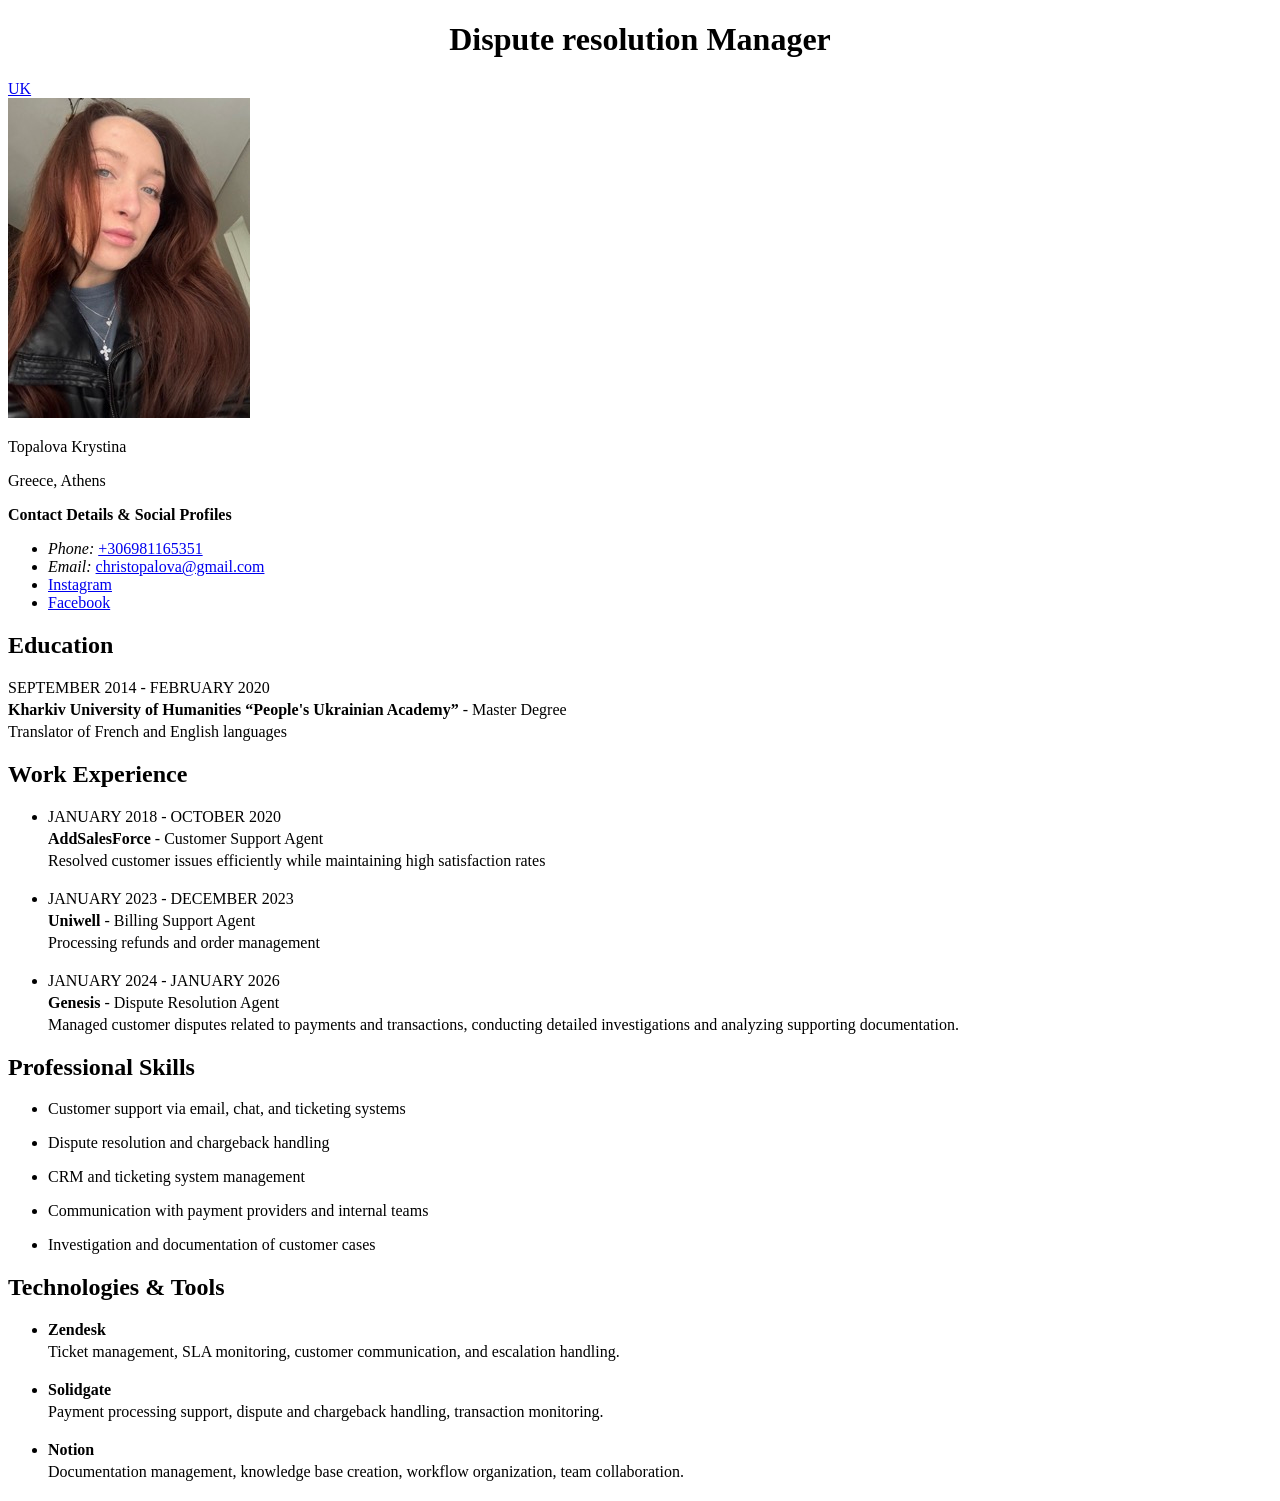
==== 01-CV/index.html @ 1398faad "leasson 1" ====
<!DOCTYPE html>
<html lang="en">

<head>
    <meta charset="UTF-8">
    <meta name="viewport" content="width=device-width, initial-scale=1.0">
    <title>Document</title>
</head>

<body>
    <h1 style="text-align: center;">Dispute resolution Manager</h1>
    <p style="text-transform: uppercase; margin: 0;">
        <a href="./uk.html">UK</a>
    </p>
    <img src="./assets/images/my_photo.jpg" alt="">
    <br>
    <p>Topalova Krystina </p>
    <p>Greece, Athens </p>
    <p><b>Contact Details & Social Profiles</b></p>
    <ul>
        <li><i>Phone: </i> <a href="tel:+306981165351">+306981165351</a>
        <li><i>Email: </i><a href="mailto:christopalova@gmail.com">christopalova@gmail.com</a></li>
        <li> <a href="https://www.instagram.com/x.chrsty.x?igsh=MXZmczM5eW9vOXc4MQ%3D%3D&utm_source=qr"
                rel="noreferrer,nofollow" target="_blank">Instagram</a></li>
        <li> <a href="https://www.facebook.com/chris.topalova" rel="noreferrer,nofollow" target="_blank">Facebook</a>
        </li>
    </ul>

    <h2>Education</h2>
    <p style="text-transform: uppercase; margin: 0;">September 2014 - February 2020</p>
    <p style="margin: 4px 0">
        <strong>Kharkiv University of Humanities “People's Ukrainian Academy”</strong> - Master Degree
    <p style="margin: 4px 0;">Translator of French and English languages</p>

    <h2>Work Experience</h2>
    <ul>
        <li style="margin-bottom: 20px;">
            <p style="text-transform: uppercase; margin: 0;">January 2018 - October 2020</p>
            <p style="margin: 4px 0">
                <strong>AddSalesForce</strong> - Customer Support Agent
            <p style="margin: 4px 0;">Resolved customer issues efficiently while maintaining high satisfaction rates</p>
        </li>
        <li style="margin-bottom: 20px;">
            <p style="text-transform: uppercase; margin: 0;">January 2023 - December 2023</p>
            <p style="margin: 4px 0">
                <strong>Uniwell</strong> - Billing Support Agent
            <p style="margin: 4px 0;">Processing refunds and order management</p>
        </li>
        <li style="margin-bottom: 20px;">
            <p style="text-transform: uppercase; margin: 0;">January 2024 - January 2026</p>
            <p style="margin: 4px 0">
                <strong>Genesis</strong> - Dispute Resolution Agent
            <p style="margin: 4px 0;">Managed customer disputes related to payments and transactions, conducting
                detailed investigations and analyzing supporting documentation.</p>
        </li>
    </ul>

    <h2>Professional Skills</h2>
    <ul>
        <li>
            <p>Customer support via email, chat, and ticketing systems</p>
        </li>
        <li>
            <p>Dispute resolution and chargeback handling</p>
        </li>
        <li>
            <p>CRM and ticketing system management</p>
        </li>
        <li>
            <p>Communication with payment providers and internal teams</p>
        </li>
        <li>
            <p>Investigation and documentation of customer cases</p>
        </li>
    </ul>

    <h2>Technologies & Tools</h2>
    <ul>
        <li style="margin-bottom: 20px;">
            <p style="margin: 4px 0">
                <strong>Zendesk</strong>
            <p style="margin: 4px 0;">Ticket management, SLA monitoring, customer communication, and escalation
                handling.</p>
        </li>
        <li style="margin-bottom: 20px;">
            <p style="margin: 4px 0">
                <strong>Solidgate</strong>
            <p style="margin: 4px 0;">Payment processing support, dispute and chargeback handling, transaction
                monitoring.</p>
        </li>
        <li style="margin-bottom: 20px;">
            <p style="margin: 4px 0">
                <strong>Notion</strong>
            <p style="margin: 4px 0;">Documentation management, knowledge base creation, workflow organization, team
                collaboration.</p>
        </li>
    </ul>


</body>

</html>
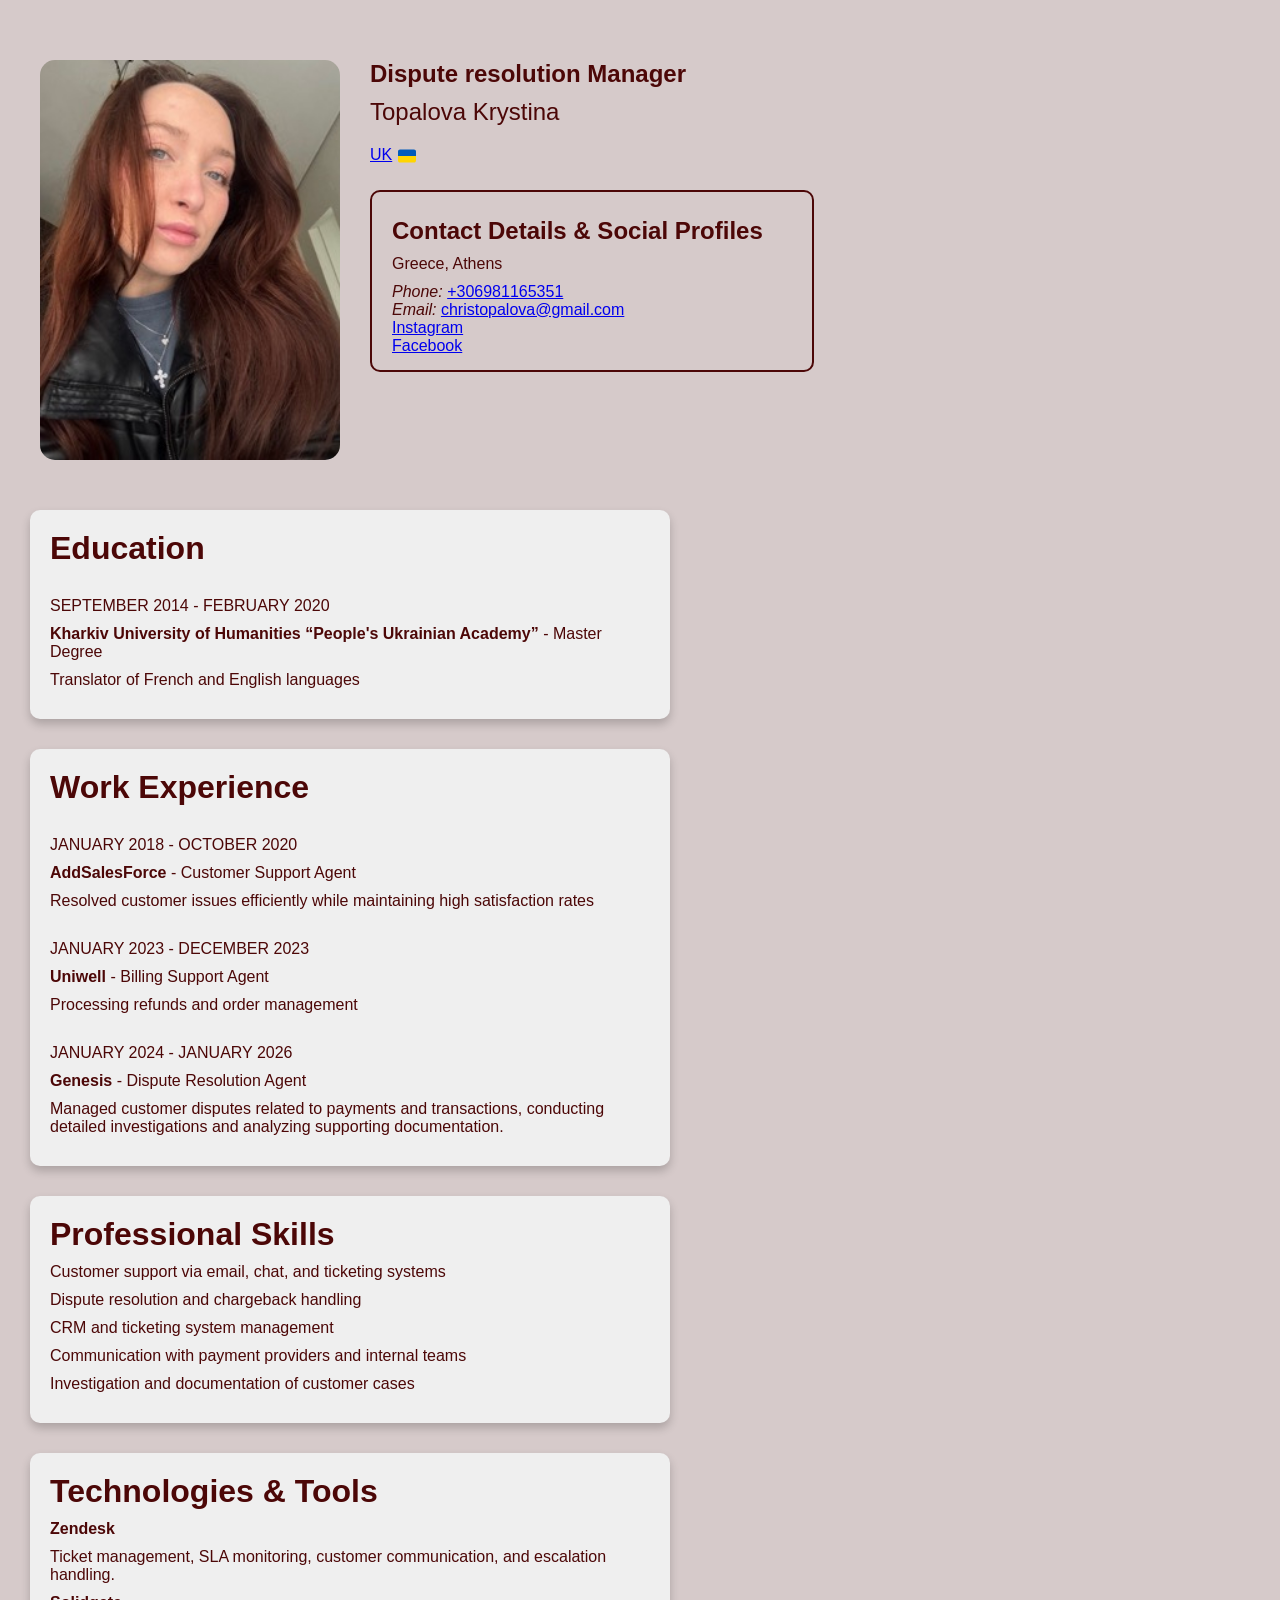
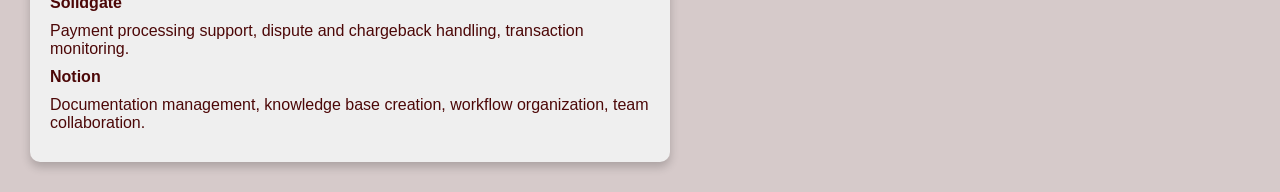
==== commit da50dc6c: "add the css styles to both files" ====
--- a/01-CV/index.html
+++ b/01-CV/index.html
@@ -4,97 +4,119 @@
 <head>
     <meta charset="UTF-8">
     <meta name="viewport" content="width=device-width, initial-scale=1.0">
-    <title>Document</title>
+    <title>Resume</title>
+    <link rel="stylesheet" href="/01-CV/assets/css/styles.css">
 </head>
 
 <body>
-    <h1 style="text-align: center;">Dispute resolution Manager</h1>
-    <p style="text-transform: uppercase; margin: 0;">
-        <a href="./uk.html">UK</a>
-    </p>
-    <img src="./assets/images/my_photo.jpg" alt="">
-    <br>
-    <p>Topalova Krystina </p>
-    <p>Greece, Athens </p>
-    <p><b>Contact Details & Social Profiles</b></p>
-    <ul>
-        <li><i>Phone: </i> <a href="tel:+306981165351">+306981165351</a>
-        <li><i>Email: </i><a href="mailto:christopalova@gmail.com">christopalova@gmail.com</a></li>
-        <li> <a href="https://www.instagram.com/x.chrsty.x?igsh=MXZmczM5eW9vOXc4MQ%3D%3D&utm_source=qr"
-                rel="noreferrer,nofollow" target="_blank">Instagram</a></li>
-        <li> <a href="https://www.facebook.com/chris.topalova" rel="noreferrer,nofollow" target="_blank">Facebook</a>
-        </li>
-    </ul>
+    <section class="profile">
+        <img class="profile-photo" src="./assets/images/my_photo.jpg" alt="">
+        <div class="profile-info">
+            <h1>Dispute resolution Manager</h1>
+            <p>Topalova Krystina</p>
+            <p> <a href="./uk.html">UK<img class="flag" src="./assets/images/flag.svg" alt=""></a> </p>
 
-    <h2>Education</h2>
-    <p style="text-transform: uppercase; margin: 0;">September 2014 - February 2020</p>
-    <p style="margin: 4px 0">
-        <strong>Kharkiv University of Humanities “People's Ukrainian Academy”</strong> - Master Degree
-    <p style="margin: 4px 0;">Translator of French and English languages</p>
 
-    <h2>Work Experience</h2>
-    <ul>
-        <li style="margin-bottom: 20px;">
-            <p style="text-transform: uppercase; margin: 0;">January 2018 - October 2020</p>
-            <p style="margin: 4px 0">
-                <strong>AddSalesForce</strong> - Customer Support Agent
-            <p style="margin: 4px 0;">Resolved customer issues efficiently while maintaining high satisfaction rates</p>
-        </li>
-        <li style="margin-bottom: 20px;">
-            <p style="text-transform: uppercase; margin: 0;">January 2023 - December 2023</p>
-            <p style="margin: 4px 0">
-                <strong>Uniwell</strong> - Billing Support Agent
-            <p style="margin: 4px 0;">Processing refunds and order management</p>
-        </li>
-        <li style="margin-bottom: 20px;">
-            <p style="text-transform: uppercase; margin: 0;">January 2024 - January 2026</p>
-            <p style="margin: 4px 0">
-                <strong>Genesis</strong> - Dispute Resolution Agent
-            <p style="margin: 4px 0;">Managed customer disputes related to payments and transactions, conducting
-                detailed investigations and analyzing supporting documentation.</p>
-        </li>
-    </ul>
+            <div class="contacts">
+                <p><b>Contact Details & Social Profiles</b></p>
+                <p>Greece, Athens </p>
+                <ul>
+                    <li><i>Phone: </i> <a href="tel:+306981165351">+306981165351</a>
+                    <li><i>Email: </i><a href="mailto:christopalova@gmail.com">christopalova@gmail.com</a></li>
+                    <li> <a href="https://www.instagram.com/x.chrsty.x?igsh=MXZmczM5eW9vOXc4MQ%3D%3D&utm_source=qr"
+                            rel="noreferrer,nofollow" target="_blank">Instagram</a></li>
+                    <li> <a href="https://www.facebook.com/chris.topalova" rel="noreferrer,nofollow"
+                            target="_blank">Facebook</a>
+                    </li>
+                </ul>
+            </div>
+        </div>
+    </section>
 
-    <h2>Professional Skills</h2>
-    <ul>
-        <li>
-            <p>Customer support via email, chat, and ticketing systems</p>
-        </li>
-        <li>
-            <p>Dispute resolution and chargeback handling</p>
-        </li>
-        <li>
-            <p>CRM and ticketing system management</p>
-        </li>
-        <li>
-            <p>Communication with payment providers and internal teams</p>
-        </li>
-        <li>
-            <p>Investigation and documentation of customer cases</p>
-        </li>
-    </ul>
+    <section>
+        <div class="container">
+            <h2>Education</h2>
+            <p class="date">September 2014 - February 2020</p>
+            <p>
+                <strong>Kharkiv University of Humanities “People's Ukrainian Academy”</strong> - Master Degree
+            <p>Translator of French and English languages</p>
+        </div>
 
-    <h2>Technologies & Tools</h2>
-    <ul>
-        <li style="margin-bottom: 20px;">
-            <p style="margin: 4px 0">
-                <strong>Zendesk</strong>
-            <p style="margin: 4px 0;">Ticket management, SLA monitoring, customer communication, and escalation
-                handling.</p>
-        </li>
-        <li style="margin-bottom: 20px;">
-            <p style="margin: 4px 0">
-                <strong>Solidgate</strong>
-            <p style="margin: 4px 0;">Payment processing support, dispute and chargeback handling, transaction
-                monitoring.</p>
-        </li>
-        <li style="margin-bottom: 20px;">
-            <p style="margin: 4px 0">
-                <strong>Notion</strong>
-            <p style="margin: 4px 0;">Documentation management, knowledge base creation, workflow organization, team
-                collaboration.</p>
-        </li>
-    </ul>
+        <div class="container">
+            <h2>Work Experience</h2>
+            <ul>
+                <li>
+                    <p class="date"> January 2018 - October 2020</p>
+                    <p>
+                        <strong>AddSalesForce</strong> - Customer Support Agent
+                    <p>Resolved customer issues efficiently while maintaining high satisfaction rates</p>
+                </li>
+
+                <li>
+                    <p class="date">January 2023 - December 2023</p>
+                    <p>
+                        <strong>Uniwell</strong> - Billing Support Agent
+                    <p>Processing refunds and order management</p>
+                </li>
+
+                <li>
+                    <p class="date">January 2024 - January 2026</p>
+                    <p>
+                        <strong>Genesis</strong> - Dispute Resolution Agent
+                    <p>Managed customer disputes related to payments and transactions, conducting
+                        detailed investigations and analyzing supporting documentation.</p>
+                </li>
+            </ul>
+        </div>
+
+        <div class="container">
+            <h2>Professional Skills</h2>
+            <ul>
+                <li>
+                    <p>Customer support via email, chat, and ticketing systems</p>
+                </li>
+                <li>
+                    <p>Dispute resolution and chargeback handling</p>
+                </li>
+                <li>
+                    <p>CRM and ticketing system management</p>
+                </li>
+                <li>
+                    <p>Communication with payment providers and internal teams</p>
+                </li>
+                <li>
+                    <p>Investigation and documentation of customer cases</p>
+                </li>
+            </ul>
+        </div>
+
+        <div class="container">
+            <h2>Technologies & Tools</h2>
+            <ul>
+                <li>
+                    <p>
+                        <strong>Zendesk</strong>
+                    <p>Ticket management, SLA monitoring, customer communication, and
+                        escalation
+                        handling.</p>
+                </li>
+                <li>
+                    <p>
+                        <strong>Solidgate</strong>
+                    <p>Payment processing support, dispute and chargeback handling,
+                        transaction
+                        monitoring.</p>
+                </li>
+                <li>
+                    <p>
+                        <strong>Notion</strong>
+                    <p>Documentation management, knowledge base creation, workflow
+                        organization, team
+                        collaboration.</p>
+                </li>
+            </ul>
+        </div>
+    </section>
 
 
 </body>
--- a/01-CV/assets/css/styles.css
+++ b/01-CV/assets/css/styles.css
@@ -0,0 +1,89 @@
+* {
+    margin: 0;
+    padding: 0;
+}
+
+body {
+    font-family: Arial, Helvetica, sans-serif;
+    color: #4c0707;
+    background-color: #d6caca;
+
+
+}
+
+.container {
+    margin: 30px;
+    background-color: #efefef;
+    border-radius: 10px;
+    box-shadow: 0 5px 10px rgba(0, 0, 0, 0.2);
+    padding: 10px 20px 20px;
+    width: 600px;
+
+}
+
+ul {
+    list-style: none;
+
+
+}
+
+
+h2 {
+    font-size: 2rem;
+    margin: 10px 0;
+
+}
+
+
+.date {
+    text-transform: uppercase;
+    font-size: 1rem;
+    margin-top: 30px;
+}
+
+p {
+    margin: 10px 0;
+}
+
+.profile-photo {
+    width: 300px;
+    height: 400px;
+    border-radius: 15px;
+    object-fit: cover;
+    margin: 30px 20px 20px;
+}
+
+.profile {
+    display: flex;
+    align-items: flex-start;
+    gap: 10px;
+    margin: 30px 20px;
+
+}
+
+.profile-info {
+    display: flex;
+    flex-direction: column;
+    justify-content: flex-start;
+    margin-top: 30px;
+
+}
+
+.profile-info p:first-of-type {
+    font-size: 1.5rem;
+
+}
+
+.contacts {
+    margin-top: 15px;
+    border: #4c0707 solid 2px;
+    border-radius: 10px;
+    padding: 15px 20px;
+    width: 400px;
+}
+
+.flag {
+    width: 18px;
+    vertical-align: middle;
+    margin-left: 6px;
+}
